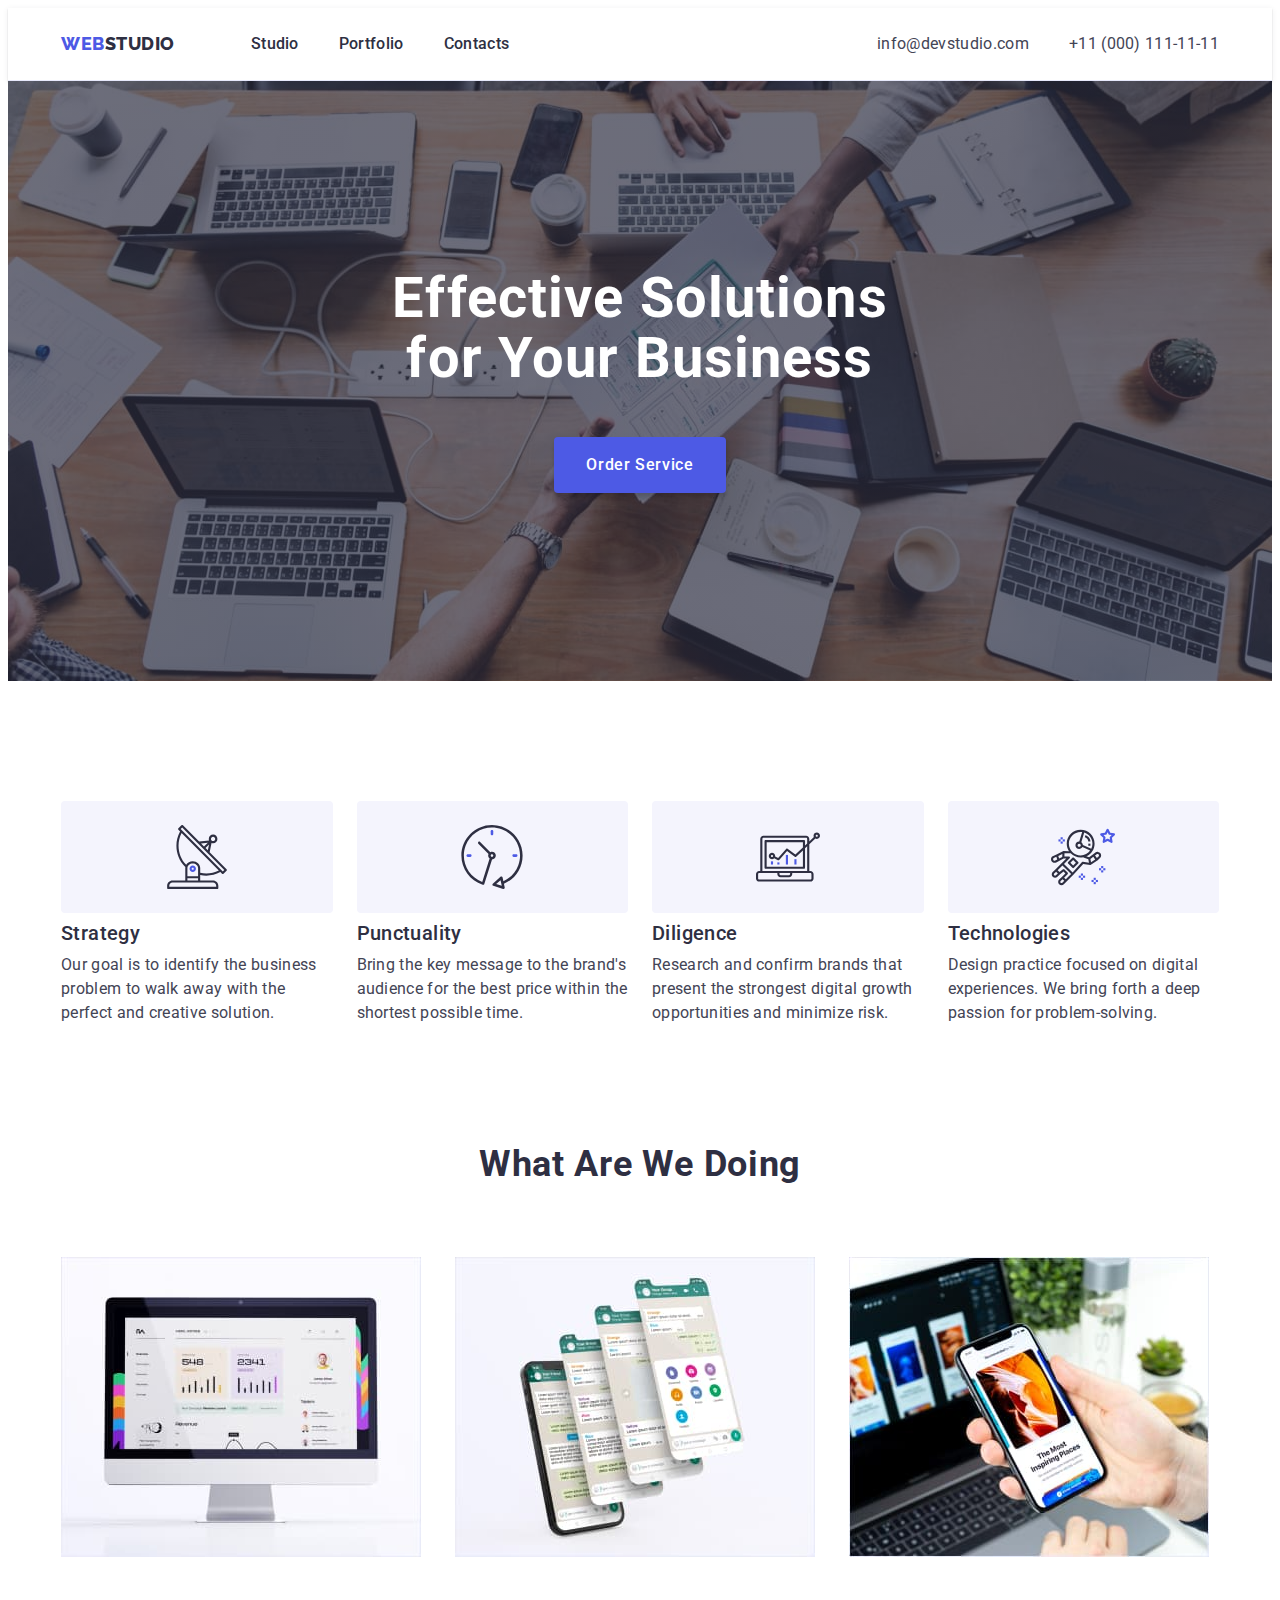
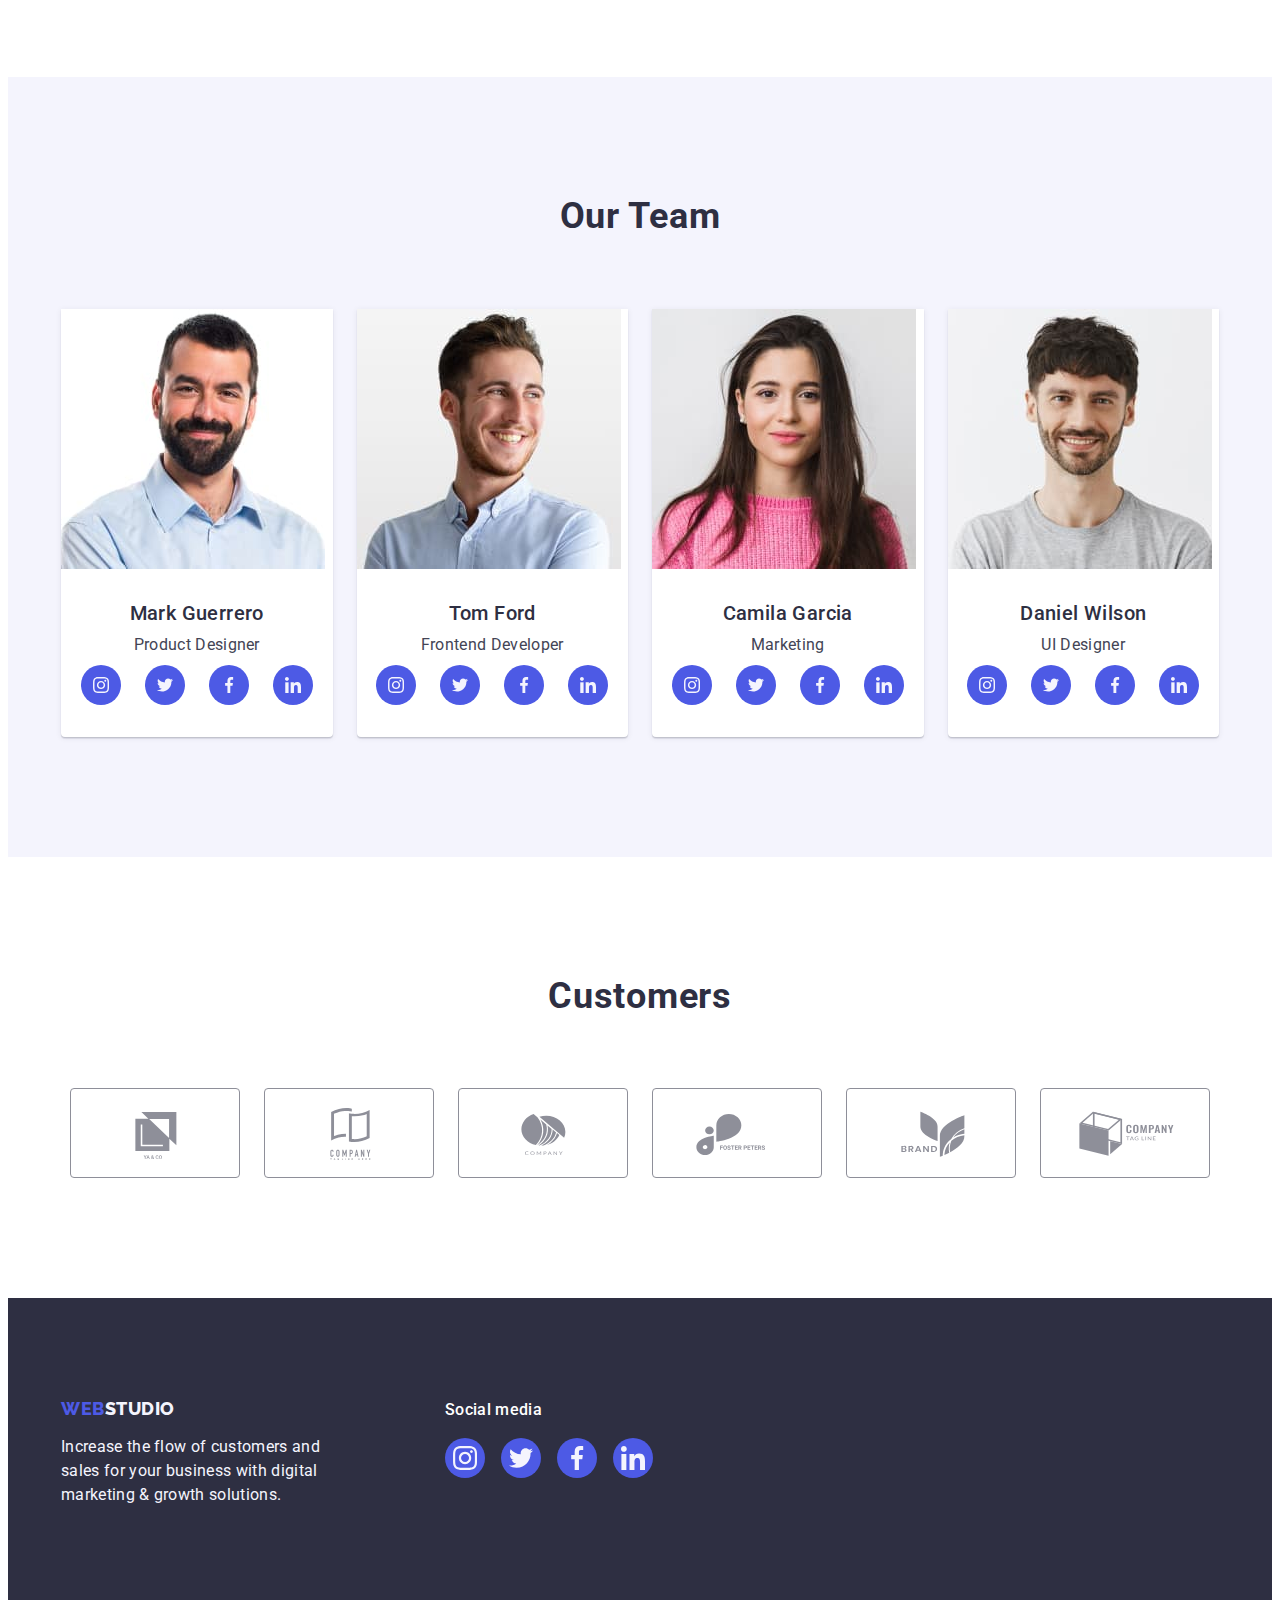
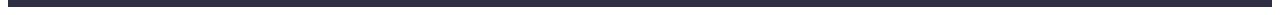
==== index.html @ 1d222bdd "Initial commit" ====
<!DOCTYPE html>
<html lang="en">
  <head>
    <meta charset="UTF-8" />
    <meta http-equiv="X-UA-Compatible" content="IE=edge" />
    <meta name="viewport" content="width=device-width, initial-scale=1.0" />
    <link rel="preconnect" href="https://fonts.googleapis.com" />
    <link rel="preconnect" href="https://fonts.gstatic.com" crossorigin />
    <link
      href="https://fonts.googleapis.com/css2?family=Raleway:wght@800&family=Roboto:wght@400;500;700;900&display=swap"
      rel="stylesheet"
    />
    <link
      rel="stylesheet"
      href="https://cdnjs.cloudflare.com/ajax/libs/modern-normalize/1.1.0/modern-normalize.min.css"
      integrity="sha512-wpPYUAdjBVSE4KJnH1VR1HeZfpl1ub8YT/NKx4PuQ5NmX2tKuGu6U/JRp5y+Y8XG2tV+wKQpNHVUX03MfMFn9Q=="
      crossorigin="anonymous"
      referrerpolicy="no-referrer"
    />
    <link rel="stylesheet" href="./css/styles.css" />
    <title>webstudio</title>
  </head>
  <body class="body">
    <!-- header -->

    <header class="header">
      <div class="container header-container">
        <nav class="navigation">
          <a class="logo link" href="./index.html"
            >Web<span class="studio">Studio</span></a
          >
          <ul class="list list-navigation">
            <li class="item-nav">
              <a class="link link-nav" href="./index.html">Studio</a>
            </li>
            <li class="item-nav">
              <a class="link link-nav" href="./portfolio.html">Portfolio</a>
            </li>
            <li class="item-nav">
              <a class="link link-nav" href="">Contacts</a>
            </li>
          </ul>
        </nav>
        <address class="address">
          <ul class="list list-contact">
            <li class="item-contact">
              <a class="link link-contact" href="mailto:info@devstudio.com"
                >info@devstudio.com</a
              >
            </li>
            <li class="item-contact">
              <a class="link link-contact" href="tel:+110001111111"
                >+11 (000) 111-11-11</a
              >
            </li>
          </ul>
        </address>
      </div>
    </header>

    <main>
      <!-- hero -->
      <section class="hero">
        <div class="container hero-container">
          <h1 class="hero-title">Effective Solutions for Your Business</h1>
          <button class="hero-button" type="button">Order Service</button>
        </div>
      </section>

      <!-- advantages -->
      <section class="advantages">
        <div class="container container-advantages">
          <h2 hidden class="title-hidden">Advantages</h2>
          <ul class="list list-advantages">
            <li class="list-item item-advantages">
              <div class="icon-container">
                <svg class="icon-advatages" width="64" height="64">
                  <use href="./images/icons.svg#antenna"></use>
                </svg>
              </div>
              <h3 class="subtitle">Strategy</h3>
              <p class="text">
                Our goal is to identify the business problem to walk away with
                the perfect and creative solution.
              </p>
            </li>
            <li class="list-item item-advantages">
                <div class="icon-container">
                  <svg class="icon-advatages" 
                       width="64" height="64">
                    <use href="./images/icons.svg#clock" ></use>
                  </svg>
                </div>
              <h3 class="subtitle">Punctuality</h3>
              <p class="text">
                Bring the key message to the brand's audience for the best price
                within the shortest possible time.
              </p>
            </li>
            <li class="list-item item-advantages">
                <div class="icon-container">
                  <svg class="icon-advatages"
                       width="64" height="64">
                    <use href="./images/icons.svg#diagram" ></use>
                  </svg>
                </div>
              <h3 class="subtitle">Diligence</h3>
              <p class="text">
                Research and confirm brands that present the strongest digital
                growth opportunities and minimize risk.
              </p>
            </li>
            <li class="list-item item-advantages">
                <div class="icon-container">
                  <svg class="icon-advatages" 
                       width="64" height="64">
                    <use href="./images/icons.svg#astronaut"></use>
                  </svg>
                </div>
              <h3 class="subtitle">Technologies</h3>
              <p class="text">
                Design practice focused on digital experiences. We bring forth a
                deep passion for problem-solving.
              </p>
            </li>
          </ul>
        </div>
      </section>

      <!-- activity -->
      <section class="activity">
        <div class="container activity-container">
          <h2 class="section-title">What are we doing</h2>
          <ul class="list activity-list">
            <li class="item-activity">
              <img src="./images/comp.jpg" alt="picture" width="360" />
            </li>
            <li class="item-activity">
              <img src="./images/phones.jpg" alt="picture" width="360" />
            </li>
            <li class="item-activity">
              <img src="./images/telephone.jpg" alt="picture" width="360" />
            </li>
          </ul>
        </div>
      </section>

      <!-- about team -->
      <section class="section-team">
        <div class="container">
          <h2 class="section-title">Our Team</h2>
          <ul class="list list-team">
            <li class="list-team-item">
              <img src="./images/mark1.jpg" alt="photo" width="264" />
              <div class="team-members">
                <h3 class="subtitle">Mark Guerrero</h3>
                <p class="text">Product Designer</p>
                <ul class="list social-list">
                  <li class="social-list-item">
                    <a class="social-link" href="">
                      <svg class="icon-social-link" width="16" height="16">
                        <use class="icon-social-link" href="./images/icons.svg#instagram"></use>
                      </svg>
                    </a>
                  </li>
                  <li class="social-list-item">
                    <a class="social-link" href="">
                      <svg class="icon-social-link"
                       width="16" height="16">
                        <use href="./images/icons.svg#twitter"></use>
                      </svg>
                    </a>
                  </li>
                  <li class="social-list-item">
                    <a class="social-link" href="">
                      <svg class="icon-social-link"
                       width="16" height="16">
                        <use href="./images/icons.svg#facebook"></use>
                      </svg>
                    </a>
                  </li>
                  <li class="social-list-item">
                    <a class="social-link" href="">
                      <svg class="icon-social-link"
                       width="16" height="16">
                        <use href="./images/icons.svg#linkedin"></use>
                      </svg>
                    </a>
                  </li>
                </ul>
              </div>
            </li>
            <li class="list-team-item">
              <img src="./images/tom1.jpg" alt="photo" width="264" />
              <div class="team-members">
                <h3 class="subtitle">Tom Ford</h3>
                <p class="text">Frontend Developer</p>
                <ul class="list social-list">
                  <li class="social-list-item">
                    <a class="social-link" href="">
                      <svg class="icon-social-link"
                            width="16" height="16">
                        <use class="icon-social-link" href="./images/icons.svg#instagram"
                        ></use>
                      </svg>
                    </a>
                  </li>
                  <li class="social-list-item">
                    <a class="social-link" href="">
                      <svg class="icon-social-link"
                           width="16"  height="16">
                        <use  href="./images/icons.svg#twitter"></use>
                      </svg>
                    </a>
                  </li>
                  <li class="social-list-item" >
                    <a class="social-link" href="">
                      <svg class="icon-social-link"
                           width="16" height="16">
                        <use  href="./images/icons.svg#facebook"></use>
                      </svg>
                    </a>
                  </li>
                  <li class="social-list-item">
                    <a class="social-link" href="">
                      <svg class="icon-social-link"
                           width="16"  height="16">
                        <use  href="./images/icons.svg#linkedin"
                        ></use>
                      </svg>
                    </a>
                  </li>
                </ul>
              </div>
            </li>
            <li class="list-team-item">
              <img src="./images/camila1.jpg" alt="photo" width="264" />
              <div class="team-members">
                <h3 class="subtitle">Camila Garcia</h3>
                <p class="text">Marketing</p>
                <ul class="list social-list">
                  <li class="social-list-item">
                    <a class="social-link" href="">
                      <svg class="icon-social-link"
                       width="16" height="16">
                        <use class="icon-social-link" href="./images/icons.svg#instagram"></use>
                      </svg>
                    </a>
                  </li>
                  <li class="social-list-item">
                    <a class="social-link" href="">
                      <svg class="icon-social-link"
                       width="16" height="16">
                        <use href="./images/icons.svg#twitter"></use>
                      </svg>
                    </a>
                  </li>
                  <li class="social-list-item">
                    <a class="social-link" href="">
                      <svg class="icon-social-link"
                       width="16" height="16">
                        <use href="./images/icons.svg#facebook"></use>
                      </svg>
                    </a>
                  </li>
                  <li class="social-list-item">
                    <a class="social-link" href="">
                      <svg class="icon-social-link"
                       width="16" height="16">
                        <use href="./images/icons.svg#linkedin"></use>
                      </svg>
                    </a>
                  </li>
                </ul>
              </div>
            </li>
            <li class="list-team-item">
              <img src="./images/daniel1.jpg" alt="photo" width="264" />
              <div class="team-members">
                <h3 class="subtitle">Daniel Wilson</h3>
                <p class="text">UI Designer</p>
                <ul class="list social-list">
                  <li class="social-list-item">
                    <a class="social-link" href="">
                      <svg class="icon-social-link"
                       width="16" height="16">
                        <use class="icon-social-link" href="./images/icons.svg#instagram"></use>
                      </svg>
                    </a>
                  </li>
                  <li class="social-list-item">
                    <a class="social-link" href="">
                      <svg class="icon-social-link"
                       width="16" height="16">
                        <use href="./images/icons.svg#twitter"></use>
                      </svg>
                    </a>
                  </li>
                  <li class="social-list-item">
                    <a class="social-link" href="">
                      <svg class="icon-social-link"
                       width="16" height="16">
                        <use href="./images/icons.svg#facebook"></use>
                      </svg>
                    </a>
                  </li>
                  <li class="social-list-item">
                    <a class="social-link" href="">
                      <svg class="icon-social-link"
                       width="16" height="16">
                        <use href="./images/icons.svg#linkedin"></use>
                      </svg>
                    </a>
                  </li>
                </ul>
              </div>
            </li>
          </ul>
        </div>
      </section>
      <!-- customers -->
      <section class=" section-customers"> 
        <div class="container">
          <h2 class="section-title customers">Customers</h2>
          <ul class="list list-customers">
            <li class="item-list-customers">
              <a class="link-customers" href="">
                <svg class="icon-customers"
                  width="104" height="56">
                  <use href="./images/icons.svg#Logo"></use>
                </svg>
              </a>
            </li>
            <li class="item-list-customers">
              <a class="link-customers" href="">
                <svg class="icon-customers"
                 width="104" height="56">
                  <use href="./images/icons.svg#Logo-1"></use>
                </svg>
              </a>
            </li>
            <li class="item-list-customers">
              <a class="link-customers" href="">
                <svg class="icon-customers"
                 width="104" height="56">
                  <use href="./images/icons.svg#Logo-2"></use>
                </svg>
              </a>
            </li>
            <li class="item-list-customers">
              <a class="link-customers" href="">
                <svg class="icon-customers"
                 width="104" height="56">
                  <use href="./images/icons.svg#Logo-3"></use>
                </svg>
              </a>
            </li>
            <li class="item-list-customers">
              <a class="link-customers" href="">
                <svg class="icon-customers"
                 width="104" height="56">
                  <use href="./images/icons.svg#Logo-4"></use>
                </svg>
              </a>
            </li>
            <li class="item-list-customers">
              <a class="link-customers" href="">
                <svg class="icon-customers"
                 width="104" height="56">
                  <use href="./images/icons.svg#Logo-5"></use>
                </svg>
              </a>
            </li>
          </ul>
        </div>
      </section>
    </main>
<!-- ===footer====== -->
    <footer class="footer">
      <div class="container container-footer">
        <div class="logo-footer">
          <a class="logo link logo-link" href="./index.html">Web<span class="studio-footer">Studio</span>
        </a>
        <p class="text-footer">
          Increase the flow of customers and sales for your business with
          digital marketing & growth solutions.
        </p></div>
       <div class="social-media">
        <p class="subtitle-footer">Social media</p>
        <ul class="list footer-social-list">
          <li class="item-footer-social-list">
            <a class="link-footer-social-list" href="">
              <svg class="icon-footer-social-list"
               width="24" height="24">
                <use href="./images/icons.svg#instagram"></use>
              </svg>
            </a>
          </li>
          <li class="item-footer-social-list">
            <a class="link-footer-social-list" href="">
              <svg class="icon-footer-social-list"
               width="24" height="24">
                <use href="./images/icons.svg#twitter"></use>
              </svg>
            </a>
          </li>
          <li class="item-footer-social-list">
            <a class="link-footer-social-list" href="">
              <svg class="icon-footer-social-list"
               width="24" height="24">
                <use href="./images/icons.svg#facebook"></use>
              </svg>
            </a>
          </li>
          <li class="item-footer-social-list">
            <a class="link-footer-social-list" href="">
              <svg class="icon-footer-social-list"
               width="24" height="24">
                <use href="./images/icons.svg#linkedin"></use>
              </svg>
            </a>
          </li>
        </ul>
       </div>
      </div>
    </footer>
  </body>
</html>
---- css/styles.css ----
.body {
  font-family: "Roboto", sans-serif;
  background-color: var(--primary-background);
  color: var(--primary-color);
}
:root {
  --primary-color: #434455;
  --primary-background: #ffffff;
  --secondary-color: #2e2f42;
  --hover-focus: #404bbf;
  --button-color: #4d5ae5;
  --secondary-background: #f4f4fd;
  --border-color: #e7e9fc;
  --iris: #405aef;
  --icon-color:#8e8f99;
  --secondary-hover-focus: #31d0aa;
}
/* =====style none===== */
.list {
  list-style: none;
}
.link {
  text-decoration: none;
}
ul {
  margin: 0;
  padding: 0;
  padding-left: 0;
}
h1,
h2,
h3,
h4,
p {
  margin: 0;
  padding: 0;
}
img {
  display: block;
}
/* ===container=== */
.container {
  width: 1158px;
  padding: 0 15px;
  margin-left: auto;
  margin-right: auto;
}
/*===== header===== */
.header {
  border-bottom: 1px solid var(--border-color);
  box-shadow:
      0px 1px 6px 0px #2E2F4214,
      0px 1px 1px 0px #2E2F4229,
      0px 2px 1px 0px #2E2F4214;
}

.logo {
  font-family: "Raleway", sans-serif;
  font-weight: 800;
  font-size: 18px;
  line-height: 1.17;
  letter-spacing: 0.03em;
  text-transform: uppercase;
  color: var(--button-color);
}
.logo .studio {
  color: var(--secondary-color);
}
.link-nav {
  font-weight: 500;
  font-size: 16px;
  line-height: 1.5;
  letter-spacing: 0.02em;
  color: var(--secondary-color);
  display: block;
  padding-top: 24px;
  padding-bottom: 24px;
}
.link-nav:hover,
.link-nav:focus {
  color: var(--hover-focus);
}
.address {
  font-style: normal;
}
.link-contact {
  font-style: normal;
  font-size: 16px;
  line-height: 1.5;
  letter-spacing: 0.02em;
  color: var(--primary-color);
}
.link-contact:focus,
.link-contact:hover {
  color: var(--hover-focus);
}
.logo {
  margin-right: 76px;
}
.list-navigation {
  display: flex;
  gap: 40px;
}

.list-contact {
  display: flex;
  gap: 40px;
}
.navigation {
  display: flex;
  align-items: center;
}
.header-container {
  display: flex;
  align-items: center;
  border-bottom: var(--border-color) 1px;
}
.address {
  margin-left: auto;
}
/*==== hero==== */
.hero { max-width: 1440px;
  background-image:linear-gradient(rgba(46, 47, 66, 0.7), rgba(46, 47, 66, 0.7)),
  url(../images/people-office.jpg); 
  background-repeat: no-repeat;
  background-position: center;
  background-size: cover;
  background-color: var(--secondary-color);
  padding-top: 188px;
  padding-bottom: 188px;
  margin-right: auto;
  margin-left: auto;
}
.hero-title {
  font-weight: 700;
  font-size: 56px;
  line-height: 1.07;
  text-align: center;
  letter-spacing: 0.02em;
  color: var(--primary-background);

  max-width: 496px;
  text-align: center;
  margin-left: auto;
  margin-right: auto;
  margin-bottom: 48px;
}
.hero-container {
  margin-left: auto;
  margin-right: auto;
  text-align: center;
}
.hero-button {
  font-family: "Roboto", sans-serif;
  font-weight: 500;
  font-size: 16px;
  line-height: 1.5;
  letter-spacing: 0.04em;
  background: var(--button-color);
  color: var(--primary-background);
  cursor: pointer;
  min-width: 169px;
  display: block;
  margin-left: auto;
  margin-right: auto;
  padding: 16px 32px;
  box-shadow: 0px 4px 4px rgba(0, 0, 0, 0.15);
  border-radius: 4px;
  border: none;
}
.hero-button:hover,
.hero-button:focus {
  background: var(--hover-focus);
}

/*====section advantages==== */
.section-title {
  font-weight: 700;
  font-size: 36px;
  line-height: 1.11;
  text-align: center;
  letter-spacing: 0.02em;
  text-transform: capitalize;
  color: var(--secondary-color);
  margin-left: auto;
  margin-right: auto;
  margin-bottom: 72px;
}
.subtitle {
  font-weight: 500;
  font-size: 20px;
  line-height: 1.2;
  letter-spacing: 0.02em;
  color: var(--secondary-color);
}
.text {
  line-height: 1.5;
  letter-spacing: 0.02em;
}
.item-advantages {
  width: 264px;
  flex-basis: calc((100% - 3 * 24px) / 4);
}
.list-advantages {
  display: flex;
  gap: 24px;
}
.subtitle {
  margin-bottom: 8px;
}
.advantages {
  padding-top: 120px;
  padding-bottom: 120px;
}
.icon-container{ 
height: 112px;
border-radius: 4px;
background-color: var(--secondary-background); 
display:flex;
justify-content: center;
align-items: center;
margin-bottom: 8px;
}

/* ====sectoin activity==== */
.list-item {
  background-color: var(--primary-background);
}
.activity-list {
  display: flex;
  gap: 24px;
}
.item-activity {
  flex-basis: calc((100% - 2 * 24px) / 3);
}
.activity {
  padding-bottom: 120px;
}
/* ====section about team===== */
.section-team {
  background-color: var(--secondary-background);
  padding-bottom: 120px;
  padding-top: 120px;
}
.list-team-item {
  background-color: var(--primary-background);
  border-radius: 0px 0px 4px 4px;
  box-shadow:0px 1px 6px rgba(46, 47, 66, 0.08),
    0px 1px 1px rgba(46, 47, 66, 0.16),
    0px 2px 1px rgba(46, 47, 66, 0.08);;
}
.list-team {
  display: flex;
  flex-wrap: wrap;
  gap: 24px;
}
.list-team-item {
  flex-basis: calc((100% - 3 * 24px) / 4);
}
.team-members {
  padding: 32px 0;
  text-align: center;
}
.social-list{margin-top: 8px;}
.social-list{
display: flex;
justify-content: center;
align-items: center;
gap: 24px;
}
.icon-social-link{fill: var(--secondary-background);
}
.social-link{
width: 40px;
height: 40px;
display: flex;
justify-content: center;
align-items: center;
border-radius: 50%;
background-color: var(--button-color);
}
.social-link:hover,
.social-link:focus{
  background-color: var(--hover-focus);
}
/* ===customers=== */

.customers{
  line-height: 1.1
}
.section-customers{
padding-top: 120px;
padding-bottom: 120px;
margin-left: auto;
margin-right: auto;}
.link-customers{
width: 168px;
height: 88px;
display: flex;
justify-content: center;
align-items: center;
border: 1px solid var(--icon-color);
color: var(--icon-color);
border-radius: 4px;
}
.list-customers{
margin-top: 72px;
display: flex;
justify-content: center;
align-items: center;
gap: 24px;
}
.icon-customers{
  fill:currentColor;
}
.link-customers:hover,
.link-customers:focus{
color: var(--hover-focus);
}
.link-customers:hover,
.link-customers:focus{
border-color: var(--hover-focus);}
/* footer */
.studio-footer {
  color: var(--secondary-background);
}
.text-footer {
  font-weight: 400;
  font-size: 16px;
  line-height: 1.5;
  letter-spacing: 0.02em;
  color: var(--secondary-background);
}
.footer {
  background: var(--secondary-color);
  padding-top: 100px;
  padding-bottom: 100px;
}
.logo-link {
  display: inline-block;
  margin-bottom: 16px;
}
.text-footer {
  width: 264px;
}
.subtitle-footer{
  font-weight: 500;
  font-size: 16px;
  line-height: 1.5;
  letter-spacing: 0.02em;
  color: var(--primary-background);
  margin-bottom: 16px;
}
.container-footer{
  display: flex;
  align-items: baseline;
}
.logo-footer {
  margin-right: 120px;
}
.footer-social-list{
  display: flex;
  align-items: center;
  gap: 16px;
}
.link-footer-social-list{
  width: 40px;
  height: 40px;
  display: flex;
  justify-content: center;
  align-items: center;
  border-radius: 50%;
  background-color: var(--button-color);
}
.icon-footer-social-list{
  fill: var(--secondary-background)
}
.link-footer-social-list:hover,
.link-footer-social-list:focus
{background-color: var(--secondary-hover-focus);
}
/* ====portfolio==== */
.button-portfolio {
  font-family: "Roboto", sans-serif;
  background: var(--secondary-background);
  font-weight: 500;
  font-size: 16px;
  line-height: 1.5;
  letter-spacing: 0.04em;
  color: var(--button-color);
  cursor: pointer;
  border: 1px solid var(--border-color);
  border-radius: 4px;
  padding: 12px 24px;
}
.button-portfolio:hover,
.button-portfolio:focus {
  background: var(--hover-focus);
  color: var(--primary-background);
  border: 1px solid transparent;
  box-shadow: 0px 2px 2px 0px #0000001F,
   0px 2px 1px 0px #00000014, 0px 3px 1px 0px #0000001A;
}
.list-button {
  display: flex;
  gap: 24px;
  justify-content: center;
  margin-bottom: 72px;
}
.text-portfolio {
  color: var(--primary-color);
}
.list-portfolio {
  display: flex;
  flex-wrap: wrap;
  column-gap: 24px;
  row-gap: 48px;
}
.item-list-portfolio {
  width: calc((100% - 48px) / 3);
}
.portfolio {
  padding-bottom: 120px;
  padding-top: 96px;
}
.category {
  padding: 32px 16px;
  border: 1px solid var(--border-color);
  border-top: none;
}
.link-portfolio{
  display: block;
}
.link-portfolio:hover,
.link-portfolio:focus{
  box-shadow: 0px 1px 6px rgba(46, 47, 66, 0.08),
  0px 1px 1px rgba(46, 47, 66, 0.16),
  0px 2px 1px rgba(46, 47, 66, 0.08)}
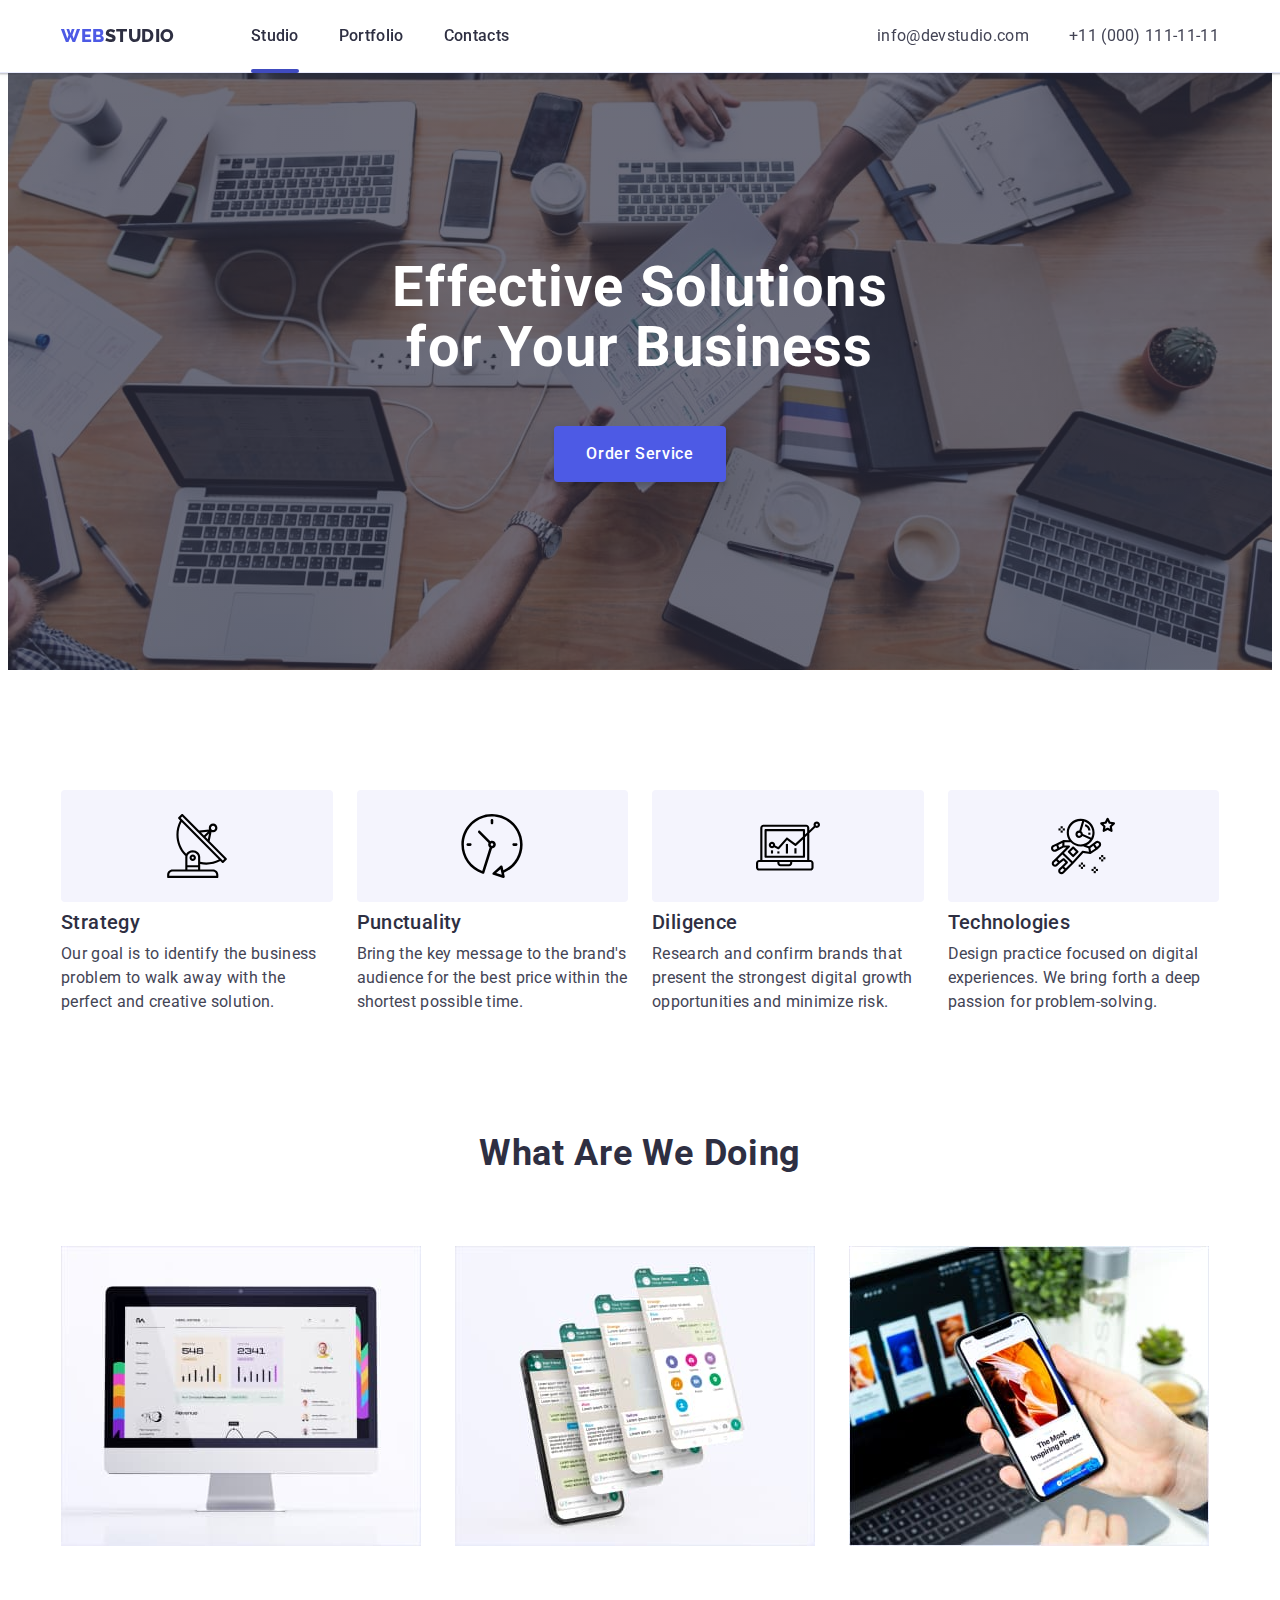
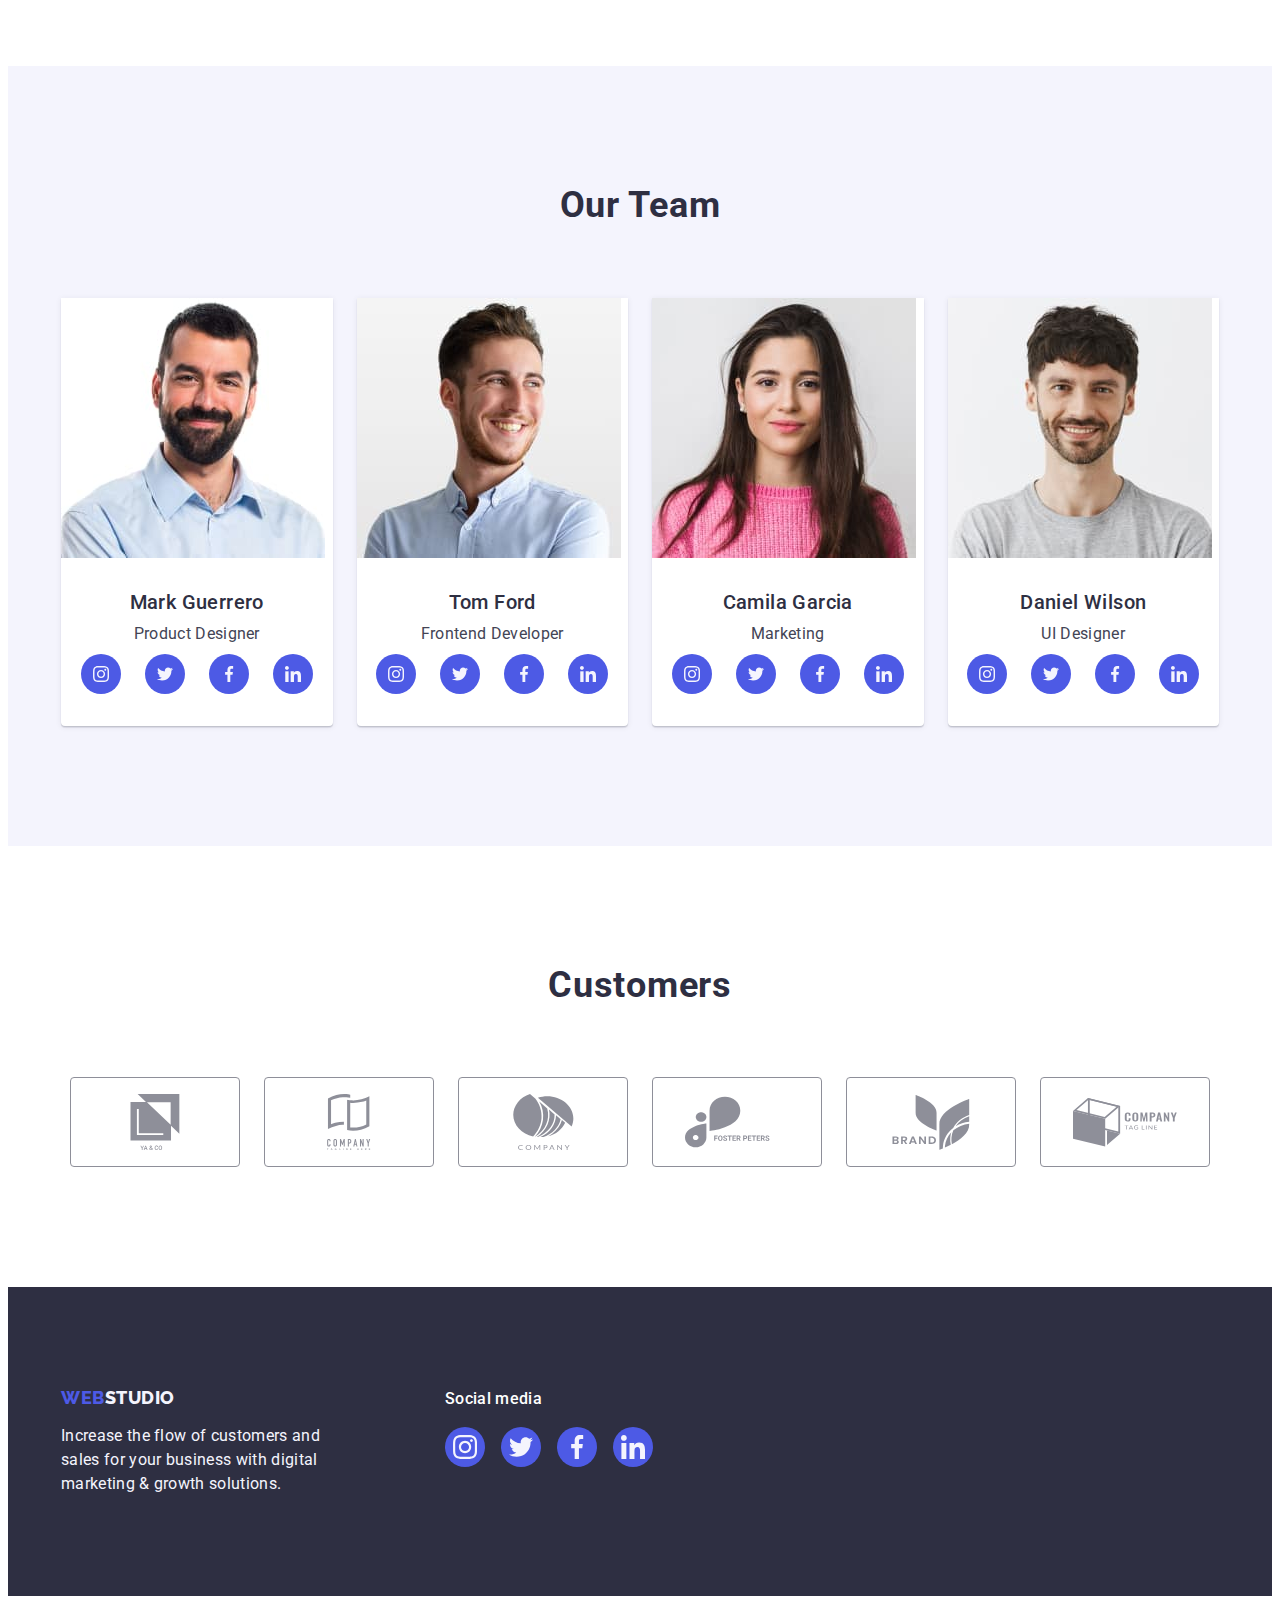
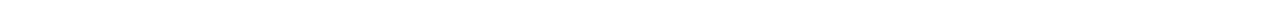
==== commit ffe8e972: "home work" ====
--- a/index.html
+++ b/index.html
@@ -30,8 +30,8 @@
             >Web<span class="studio">Studio</span></a
           >
           <ul class="list list-navigation">
-            <li class="item-nav">
-              <a class="link link-nav" href="./index.html">Studio</a>
+            <li class="item-nav contact-nav-item">
+              <a class="link link-nav active-nav" href="./index.html">Studio</a>
             </li>
             <li class="item-nav">
               <a class="link link-nav" href="./portfolio.html">Portfolio</a>
@@ -63,7 +63,9 @@
       <section class="hero">
         <div class="container hero-container">
           <h1 class="hero-title">Effective Solutions for Your Business</h1>
-          <button class="hero-button" type="button">Order Service</button>
+          <button class="hero-button" type="button" data-modal-open>
+            Order Service
+          </button>
         </div>
       </section>
 
@@ -75,7 +77,7 @@
             <li class="list-item item-advantages">
               <div class="icon-container">
                 <svg class="icon-advatages" width="64" height="64">
-                  <use href="./images/icons.svg#antenna"></use>
+                  <use href="./images/icons.svg#icon-antenna"></use>
                 </svg>
               </div>
               <h3 class="subtitle">Strategy</h3>
@@ -85,12 +87,11 @@
               </p>
             </li>
             <li class="list-item item-advantages">
-                <div class="icon-container">
-                  <svg class="icon-advatages" 
-                       width="64" height="64">
-                    <use href="./images/icons.svg#clock" ></use>
-                  </svg>
-                </div>
+              <div class="icon-container">
+                <svg class="icon-advatages" width="64" height="64">
+                  <use href="./images/icons.svg#icon-clock"></use>
+                </svg>
+              </div>
               <h3 class="subtitle">Punctuality</h3>
               <p class="text">
                 Bring the key message to the brand's audience for the best price
@@ -98,12 +99,11 @@
               </p>
             </li>
             <li class="list-item item-advantages">
-                <div class="icon-container">
-                  <svg class="icon-advatages"
-                       width="64" height="64">
-                    <use href="./images/icons.svg#diagram" ></use>
-                  </svg>
-                </div>
+              <div class="icon-container">
+                <svg class="icon-advatages" width="64" height="64">
+                  <use href="./images/icons.svg#icon-diagram"></use>
+                </svg>
+              </div>
               <h3 class="subtitle">Diligence</h3>
               <p class="text">
                 Research and confirm brands that present the strongest digital
@@ -111,12 +111,11 @@
               </p>
             </li>
             <li class="list-item item-advantages">
-                <div class="icon-container">
-                  <svg class="icon-advatages" 
-                       width="64" height="64">
-                    <use href="./images/icons.svg#astronaut"></use>
-                  </svg>
-                </div>
+              <div class="icon-container">
+                <svg class="icon-advatages" width="64" height="64">
+                  <use href="./images/icons.svg#icon-astronaut"></use>
+                </svg>
+              </div>
               <h3 class="subtitle">Technologies</h3>
               <p class="text">
                 Design practice focused on digital experiences. We bring forth a
@@ -159,31 +158,31 @@
                   <li class="social-list-item">
                     <a class="social-link" href="">
                       <svg class="icon-social-link" width="16" height="16">
-                        <use class="icon-social-link" href="./images/icons.svg#instagram"></use>
-                      </svg>
-                    </a>
-                  </li>
-                  <li class="social-list-item">
-                    <a class="social-link" href="">
-                      <svg class="icon-social-link"
-                       width="16" height="16">
-                        <use href="./images/icons.svg#twitter"></use>
-                      </svg>
-                    </a>
-                  </li>
-                  <li class="social-list-item">
-                    <a class="social-link" href="">
-                      <svg class="icon-social-link"
-                       width="16" height="16">
-                        <use href="./images/icons.svg#facebook"></use>
-                      </svg>
-                    </a>
-                  </li>
-                  <li class="social-list-item">
-                    <a class="social-link" href="">
-                      <svg class="icon-social-link"
-                       width="16" height="16">
-                        <use href="./images/icons.svg#linkedin"></use>
+                        <use
+                          class="icon-social-link"
+                          href="./images/icons.svg#icon-instagram"
+                        ></use>
+                      </svg>
+                    </a>
+                  </li>
+                  <li class="social-list-item">
+                    <a class="social-link" href="">
+                      <svg class="icon-social-link" width="16" height="16">
+                        <use href="./images/icons.svg#icon-twitter"></use>
+                      </svg>
+                    </a>
+                  </li>
+                  <li class="social-list-item">
+                    <a class="social-link" href="">
+                      <svg class="icon-social-link" width="16" height="16">
+                        <use href="./images/icons.svg#icon-facebook"></use>
+                      </svg>
+                    </a>
+                  </li>
+                  <li class="social-list-item">
+                    <a class="social-link" href="">
+                      <svg class="icon-social-link" width="16" height="16">
+                        <use href="./images/icons.svg#icon-linkedin"></use>
                       </svg>
                     </a>
                   </li>
@@ -198,35 +197,32 @@
                 <ul class="list social-list">
                   <li class="social-list-item">
                     <a class="social-link" href="">
-                      <svg class="icon-social-link"
-                            width="16" height="16">
-                        <use class="icon-social-link" href="./images/icons.svg#instagram"
+                      <svg class="icon-social-link" width="16" height="16">
+                        <use
+                          class="icon-social-link"
+                          href="./images/icons.svg#icon-instagram"
                         ></use>
                       </svg>
                     </a>
                   </li>
                   <li class="social-list-item">
                     <a class="social-link" href="">
-                      <svg class="icon-social-link"
-                           width="16"  height="16">
-                        <use  href="./images/icons.svg#twitter"></use>
-                      </svg>
-                    </a>
-                  </li>
-                  <li class="social-list-item" >
-                    <a class="social-link" href="">
-                      <svg class="icon-social-link"
-                           width="16" height="16">
-                        <use  href="./images/icons.svg#facebook"></use>
-                      </svg>
-                    </a>
-                  </li>
-                  <li class="social-list-item">
-                    <a class="social-link" href="">
-                      <svg class="icon-social-link"
-                           width="16"  height="16">
-                        <use  href="./images/icons.svg#linkedin"
-                        ></use>
+                      <svg class="icon-social-link" width="16" height="16">
+                        <use href="./images/icons.svg#icon-twitter"></use>
+                      </svg>
+                    </a>
+                  </li>
+                  <li class="social-list-item">
+                    <a class="social-link" href="">
+                      <svg class="icon-social-link" width="16" height="16">
+                        <use href="./images/icons.svg#icon-facebook"></use>
+                      </svg>
+                    </a>
+                  </li>
+                  <li class="social-list-item">
+                    <a class="social-link" href="">
+                      <svg class="icon-social-link" width="16" height="16">
+                        <use href="./images/icons.svg#icon-linkedin"></use>
                       </svg>
                     </a>
                   </li>
@@ -241,33 +237,32 @@
                 <ul class="list social-list">
                   <li class="social-list-item">
                     <a class="social-link" href="">
-                      <svg class="icon-social-link"
-                       width="16" height="16">
-                        <use class="icon-social-link" href="./images/icons.svg#instagram"></use>
-                      </svg>
-                    </a>
-                  </li>
-                  <li class="social-list-item">
-                    <a class="social-link" href="">
-                      <svg class="icon-social-link"
-                       width="16" height="16">
-                        <use href="./images/icons.svg#twitter"></use>
-                      </svg>
-                    </a>
-                  </li>
-                  <li class="social-list-item">
-                    <a class="social-link" href="">
-                      <svg class="icon-social-link"
-                       width="16" height="16">
-                        <use href="./images/icons.svg#facebook"></use>
-                      </svg>
-                    </a>
-                  </li>
-                  <li class="social-list-item">
-                    <a class="social-link" href="">
-                      <svg class="icon-social-link"
-                       width="16" height="16">
-                        <use href="./images/icons.svg#linkedin"></use>
+                      <svg class="icon-social-link" width="16" height="16">
+                        <use
+                          class="icon-social-link"
+                          href="./images/icons.svg#icon-instagram"
+                        ></use>
+                      </svg>
+                    </a>
+                  </li>
+                  <li class="social-list-item">
+                    <a class="social-link" href="">
+                      <svg class="icon-social-link" width="16" height="16">
+                        <use href="./images/icons.svg#icon-twitter"></use>
+                      </svg>
+                    </a>
+                  </li>
+                  <li class="social-list-item">
+                    <a class="social-link" href="">
+                      <svg class="icon-social-link" width="16" height="16">
+                        <use href="./images/icons.svg#icon-facebook"></use>
+                      </svg>
+                    </a>
+                  </li>
+                  <li class="social-list-item">
+                    <a class="social-link" href="">
+                      <svg class="icon-social-link" width="16" height="16">
+                        <use href="./images/icons.svg#icon-linkedin"></use>
                       </svg>
                     </a>
                   </li>
@@ -282,33 +277,32 @@
                 <ul class="list social-list">
                   <li class="social-list-item">
                     <a class="social-link" href="">
-                      <svg class="icon-social-link"
-                       width="16" height="16">
-                        <use class="icon-social-link" href="./images/icons.svg#instagram"></use>
-                      </svg>
-                    </a>
-                  </li>
-                  <li class="social-list-item">
-                    <a class="social-link" href="">
-                      <svg class="icon-social-link"
-                       width="16" height="16">
-                        <use href="./images/icons.svg#twitter"></use>
-                      </svg>
-                    </a>
-                  </li>
-                  <li class="social-list-item">
-                    <a class="social-link" href="">
-                      <svg class="icon-social-link"
-                       width="16" height="16">
-                        <use href="./images/icons.svg#facebook"></use>
-                      </svg>
-                    </a>
-                  </li>
-                  <li class="social-list-item">
-                    <a class="social-link" href="">
-                      <svg class="icon-social-link"
-                       width="16" height="16">
-                        <use href="./images/icons.svg#linkedin"></use>
+                      <svg class="icon-social-link" width="16" height="16">
+                        <use
+                          class="icon-social-link"
+                          href="./images/icons.svg#icon-instagram"
+                        ></use>
+                      </svg>
+                    </a>
+                  </li>
+                  <li class="social-list-item">
+                    <a class="social-link" href="">
+                      <svg class="icon-social-link" width="16" height="16">
+                        <use href="./images/icons.svg#icon-twitter"></use>
+                      </svg>
+                    </a>
+                  </li>
+                  <li class="social-list-item">
+                    <a class="social-link" href="">
+                      <svg class="icon-social-link" width="16" height="16">
+                        <use href="./images/icons.svg#icon-facebook"></use>
+                      </svg>
+                    </a>
+                  </li>
+                  <li class="social-list-item">
+                    <a class="social-link" href="">
+                      <svg class="icon-social-link" width="16" height="16">
+                        <use href="./images/icons.svg#icon-linkedin"></use>
                       </svg>
                     </a>
                   </li>
@@ -319,55 +313,49 @@
         </div>
       </section>
       <!-- customers -->
-      <section class=" section-customers"> 
+      <section class="section-customers">
         <div class="container">
           <h2 class="section-title customers">Customers</h2>
           <ul class="list list-customers">
             <li class="item-list-customers">
               <a class="link-customers" href="">
-                <svg class="icon-customers"
-                  width="104" height="56">
-                  <use href="./images/icons.svg#Logo"></use>
-                </svg>
-              </a>
-            </li>
-            <li class="item-list-customers">
-              <a class="link-customers" href="">
-                <svg class="icon-customers"
-                 width="104" height="56">
-                  <use href="./images/icons.svg#Logo-1"></use>
-                </svg>
-              </a>
-            </li>
-            <li class="item-list-customers">
-              <a class="link-customers" href="">
-                <svg class="icon-customers"
-                 width="104" height="56">
-                  <use href="./images/icons.svg#Logo-2"></use>
-                </svg>
-              </a>
-            </li>
-            <li class="item-list-customers">
-              <a class="link-customers" href="">
-                <svg class="icon-customers"
-                 width="104" height="56">
-                  <use href="./images/icons.svg#Logo-3"></use>
-                </svg>
-              </a>
-            </li>
-            <li class="item-list-customers">
-              <a class="link-customers" href="">
-                <svg class="icon-customers"
-                 width="104" height="56">
-                  <use href="./images/icons.svg#Logo-4"></use>
-                </svg>
-              </a>
-            </li>
-            <li class="item-list-customers">
-              <a class="link-customers" href="">
-                <svg class="icon-customers"
-                 width="104" height="56">
-                  <use href="./images/icons.svg#Logo-5"></use>
+                <svg class="icon-customers" width="104" height="56">
+                  <use href="./images/icons.svg#group"></use>
+                </svg>
+              </a>
+            </li>
+            <li class="item-list-customers">
+              <a class="link-customers" href="">
+                <svg class="icon-customers" width="104" height="56">
+                  <use href="./images/icons.svg#group-1"></use>
+                </svg>
+              </a>
+            </li>
+            <li class="item-list-customers">
+              <a class="link-customers" href="">
+                <svg class="icon-customers" width="104" height="56">
+                  <use href="./images/icons.svg#group-2"></use>
+                </svg>
+              </a>
+            </li>
+            <li class="item-list-customers">
+              <a class="link-customers" href="">
+                <svg class="icon-customers" width="104" height="56">
+                  <use href="./images/icons.svg#group-3"></use>
+                </svg>
+              </a>
+            </li>
+            <li class="item-list-customers">
+              <a class="link-customers" href="">
+                <svg class="icon-customers" width="104" height="56">
+                  <use href="./images/icons.svg#group-4"></use>
+                </svg>
+              </a>
+            </li>
+            <li class="item-list-customers">
+              <a class="link-customers" href="">
+                <svg class="icon-customers" width="104" height="56">
+                  <use href="./images/icons.svg#group-5"></use>
                 </svg>
               </a>
             </li>
@@ -375,54 +363,62 @@
         </div>
       </section>
     </main>
-<!-- ===footer====== -->
+    <!-- ===footer====== -->
     <footer class="footer">
       <div class="container container-footer">
         <div class="logo-footer">
-          <a class="logo link logo-link" href="./index.html">Web<span class="studio-footer">Studio</span>
-        </a>
-        <p class="text-footer">
-          Increase the flow of customers and sales for your business with
-          digital marketing & growth solutions.
-        </p></div>
-       <div class="social-media">
-        <p class="subtitle-footer">Social media</p>
-        <ul class="list footer-social-list">
-          <li class="item-footer-social-list">
-            <a class="link-footer-social-list" href="">
-              <svg class="icon-footer-social-list"
-               width="24" height="24">
-                <use href="./images/icons.svg#instagram"></use>
-              </svg>
-            </a>
-          </li>
-          <li class="item-footer-social-list">
-            <a class="link-footer-social-list" href="">
-              <svg class="icon-footer-social-list"
-               width="24" height="24">
-                <use href="./images/icons.svg#twitter"></use>
-              </svg>
-            </a>
-          </li>
-          <li class="item-footer-social-list">
-            <a class="link-footer-social-list" href="">
-              <svg class="icon-footer-social-list"
-               width="24" height="24">
-                <use href="./images/icons.svg#facebook"></use>
-              </svg>
-            </a>
-          </li>
-          <li class="item-footer-social-list">
-            <a class="link-footer-social-list" href="">
-              <svg class="icon-footer-social-list"
-               width="24" height="24">
-                <use href="./images/icons.svg#linkedin"></use>
-              </svg>
-            </a>
-          </li>
-        </ul>
-       </div>
+          <a class="logo link logo-link" href="./index.html"
+            >Web<span class="studio-footer">Studio</span>
+          </a>
+          <p class="text-footer">
+            Increase the flow of customers and sales for your business with
+            digital marketing & growth solutions.
+          </p>
+        </div>
+        <div class="social-media">
+          <p class="subtitle-footer">Social media</p>
+          <ul class="list footer-social-list">
+            <li class="item-footer-social-list">
+              <a class="link-footer-social-list" href="">
+                <svg class="icon-footer-social-list" width="24" height="24">
+                  <use href="./images/icons.svg#icon-instagram"></use>
+                </svg>
+              </a>
+            </li>
+            <li class="item-footer-social-list">
+              <a class="link-footer-social-list" href="">
+                <svg class="icon-footer-social-list" width="24" height="24">
+                  <use href="./images/icons.svg#icon-twitter"></use>
+                </svg>
+              </a>
+            </li>
+            <li class="item-footer-social-list">
+              <a class="link-footer-social-list" href="">
+                <svg class="icon-footer-social-list" width="24" height="24">
+                  <use href="./images/icons.svg#icon-facebook"></use>
+                </svg>
+              </a>
+            </li>
+            <li class="item-footer-social-list">
+              <a class="link-footer-social-list" href="">
+                <svg class="icon-footer-social-list" width="24" height="24">
+                  <use href="./images/icons.svg#icon-linkedin"></use>
+                </svg>
+              </a>
+            </li>
+          </ul>
+        </div>
       </div>
     </footer>
+    <div class="backdrop is-hidden" data-modal>
+      <div class="modal-window">
+        <buttom class="modal-close-btm" data-modal-close>
+          <svg class="modal-icon" width="8" height="8">
+            <use href="./images/icons.svg#vector-modal"></use>
+          </svg>
+        </buttom>
+      </div>
+    </div>
+    <script src="./js/modal.js"></script>
   </body>
 </html>
--- a/css/styles.css
+++ b/css/styles.css
@@ -4,16 +4,18 @@
   color: var(--primary-color);
 }
 :root {
+  --iris: #4D5AE5;
   --primary-color: #434455;
   --primary-background: #ffffff;
   --secondary-color: #2e2f42;
   --hover-focus: #404bbf;
   --button-color: #4d5ae5;
   --secondary-background: #f4f4fd;
+  --background-modal: #FCFCFC;
   --border-color: #e7e9fc;
-  --iris: #405aef;
   --icon-color:#8e8f99;
   --secondary-hover-focus: #31d0aa;
+  --transition: 250ms cubic-bezier(0.4, 0, 0.2, 1);
 }
 /* =====style none===== */
 .list {
@@ -46,12 +48,18 @@
   margin-right: auto;
 }
 /*===== header===== */
-.header {
+.header { 
   border-bottom: 1px solid var(--border-color);
   box-shadow:
-      0px 1px 6px 0px #2E2F4214,
-      0px 1px 1px 0px #2E2F4229,
-      0px 2px 1px 0px #2E2F4214;
+  0px 1px 6px 0px #2E2F4214,
+  0px 1px 1px 0px #2E2F4229,
+  0px 2px 1px 0px #2E2F4214;
+  position: fixed;
+  top: 0;
+  left: 0;  
+  width: 100%;
+  z-index: 90;
+  background-color: var(--primary-background); 
 }
 
 .logo {
@@ -75,10 +83,32 @@
   display: block;
   padding-top: 24px;
   padding-bottom: 24px;
+  position: relative;
+  transition: color var(--transition);
+}
+.link-nav::after{
+  content:" " ;
+  width: 100%;
+  height: 4px;
+  border-radius: 2px;
+  
+  display: block;
+  position: absolute;
+  left: 0;
+  bottom: -1px;
+}
+.link-nav.active-nav::after{
+background-color: var(--hover-focus);
+}
+.contact-nav{
+display: flex;
+flex-direction: column;
+
 }
 .link-nav:hover,
 .link-nav:focus {
   color: var(--hover-focus);
+
 }
 .address {
   font-style: normal;
@@ -89,6 +119,7 @@
   line-height: 1.5;
   letter-spacing: 0.02em;
   color: var(--primary-color);
+  transition: color var(--transition);
 }
 .link-contact:focus,
 .link-contact:hover {
@@ -130,6 +161,7 @@
   padding-bottom: 188px;
   margin-right: auto;
   margin-left: auto;
+  margin-top: 70px;
 }
 .hero-title {
   font-weight: 700;
@@ -167,6 +199,7 @@
   box-shadow: 0px 4px 4px rgba(0, 0, 0, 0.15);
   border-radius: 4px;
   border: none;
+  transition: color var(--transition);
 }
 .hero-button:hover,
 .hero-button:focus {
@@ -261,7 +294,9 @@
   padding: 32px 0;
   text-align: center;
 }
-.social-list{margin-top: 8px;}
+.social-list{
+  margin-top: 8px;
+}
 .social-list{
 display: flex;
 justify-content: center;
@@ -278,6 +313,7 @@
 align-items: center;
 border-radius: 50%;
 background-color: var(--button-color);
+transition: background-color var(--transition);
 }
 .social-link:hover,
 .social-link:focus{
@@ -292,7 +328,8 @@
 padding-top: 120px;
 padding-bottom: 120px;
 margin-left: auto;
-margin-right: auto;}
+margin-right: auto;
+}
 .link-customers{
 width: 168px;
 height: 88px;
@@ -302,6 +339,8 @@
 border: 1px solid var(--icon-color);
 color: var(--icon-color);
 border-radius: 4px;
+transition: color var(--transition),
+border-color var(--transition);
 }
 .list-customers{
 margin-top: 72px;
@@ -371,13 +410,15 @@
   align-items: center;
   border-radius: 50%;
   background-color: var(--button-color);
+  transition: color var(--transition),
+  background-color var(--transition);
 }
 .icon-footer-social-list{
   fill: var(--secondary-background)
 }
 .link-footer-social-list:hover,
-.link-footer-social-list:focus
-{background-color: var(--secondary-hover-focus);
+.link-footer-social-list:focus{
+  background-color: var(--secondary-hover-focus);
 }
 /* ====portfolio==== */
 .button-portfolio {
@@ -392,6 +433,8 @@
   border: 1px solid var(--border-color);
   border-radius: 4px;
   padding: 12px 24px;
+  transition:background-color var(--transition),
+  color var(--transition),border-color var(--transition) ;
 }
 .button-portfolio:hover,
 .button-portfolio:focus {
@@ -431,8 +474,92 @@
 .link-portfolio{
   display: block;
 }
+.link-portfolio{ 
+  transition:box-shadow var(--transition);
+}
 .link-portfolio:hover,
 .link-portfolio:focus{
   box-shadow: 0px 1px 6px rgba(46, 47, 66, 0.08),
   0px 1px 1px rgba(46, 47, 66, 0.16),
-  0px 2px 1px rgba(46, 47, 66, 0.08)}+  0px 2px 1px rgba(56, 60, 141, 0.08)
+}
+.text-card{
+  font-weight: 400;
+  font-size: 16px;
+  line-height: 1.5;
+  letter-spacing: 0.02em;
+  color: var(--secondary-background);
+
+}
+.card-wrap{
+  position: relative;
+  overflow: hidden;
+}
+.overlay{
+  background-color:var(--iris);
+  padding: 40px 32px;
+  position: absolute;
+  top: 0;
+  left: 0;
+  width: 100%;
+  height: 100%;
+  overflow: auto;
+  transform: translate(0, 100%);
+  transition: transform var(--transition);
+}
+.link-portfolio:hover .overlay,
+.link-portfolio:focus .overlay{
+  transform: translate(0, 0);
+}
+/* ======modal-window====== */
+.backdrop{
+  position:fixed ;
+  top: 0;
+  left: 0;
+  width: 100%;
+  height: 100%;
+  z-index: 100;
+  background-color: rgba(46, 47, 66, 0.4);
+  transition: background-color var(--transition);
+}
+.modal-window{
+  width: 408px;
+  height: 584px;
+  background-color: var(--background-modal);
+  border-radius: 4px;
+  position: absolute;
+  top: 50%;
+  left: 50%;
+  transform: translate(-50%,-50%);
+}
+.modal-close-btm{
+  display: block;
+  width: 24px;
+  height: 24px;
+  background-color: var(--border-color);
+  border: 1px solid rgba(0, 0, 0, 0.1);
+  border-radius: 50%;
+  display: flex;
+  justify-content: center;
+  align-items: center;
+  position: absolute;
+  top: 24px;
+  right: 19px;
+  transition: background-color var(--transition); 
+}
+.modal-icon{
+  fill: var(--secondary-color) ;
+  transition: fill var(--transition);
+}
+.modal-close-btm:hover,
+.modal-close-btm:focus{background-color: var(--hover-focus);
+}
+.modal-close-btm:hover>.modal-icon,
+.modal-close-btm:focus>.modal-icon {
+  fill: var(--primary-background);
+}
+.backdrop.is-hidden{
+  visibility:hidden;
+  opacity: 0;
+  pointer-events: none;
+}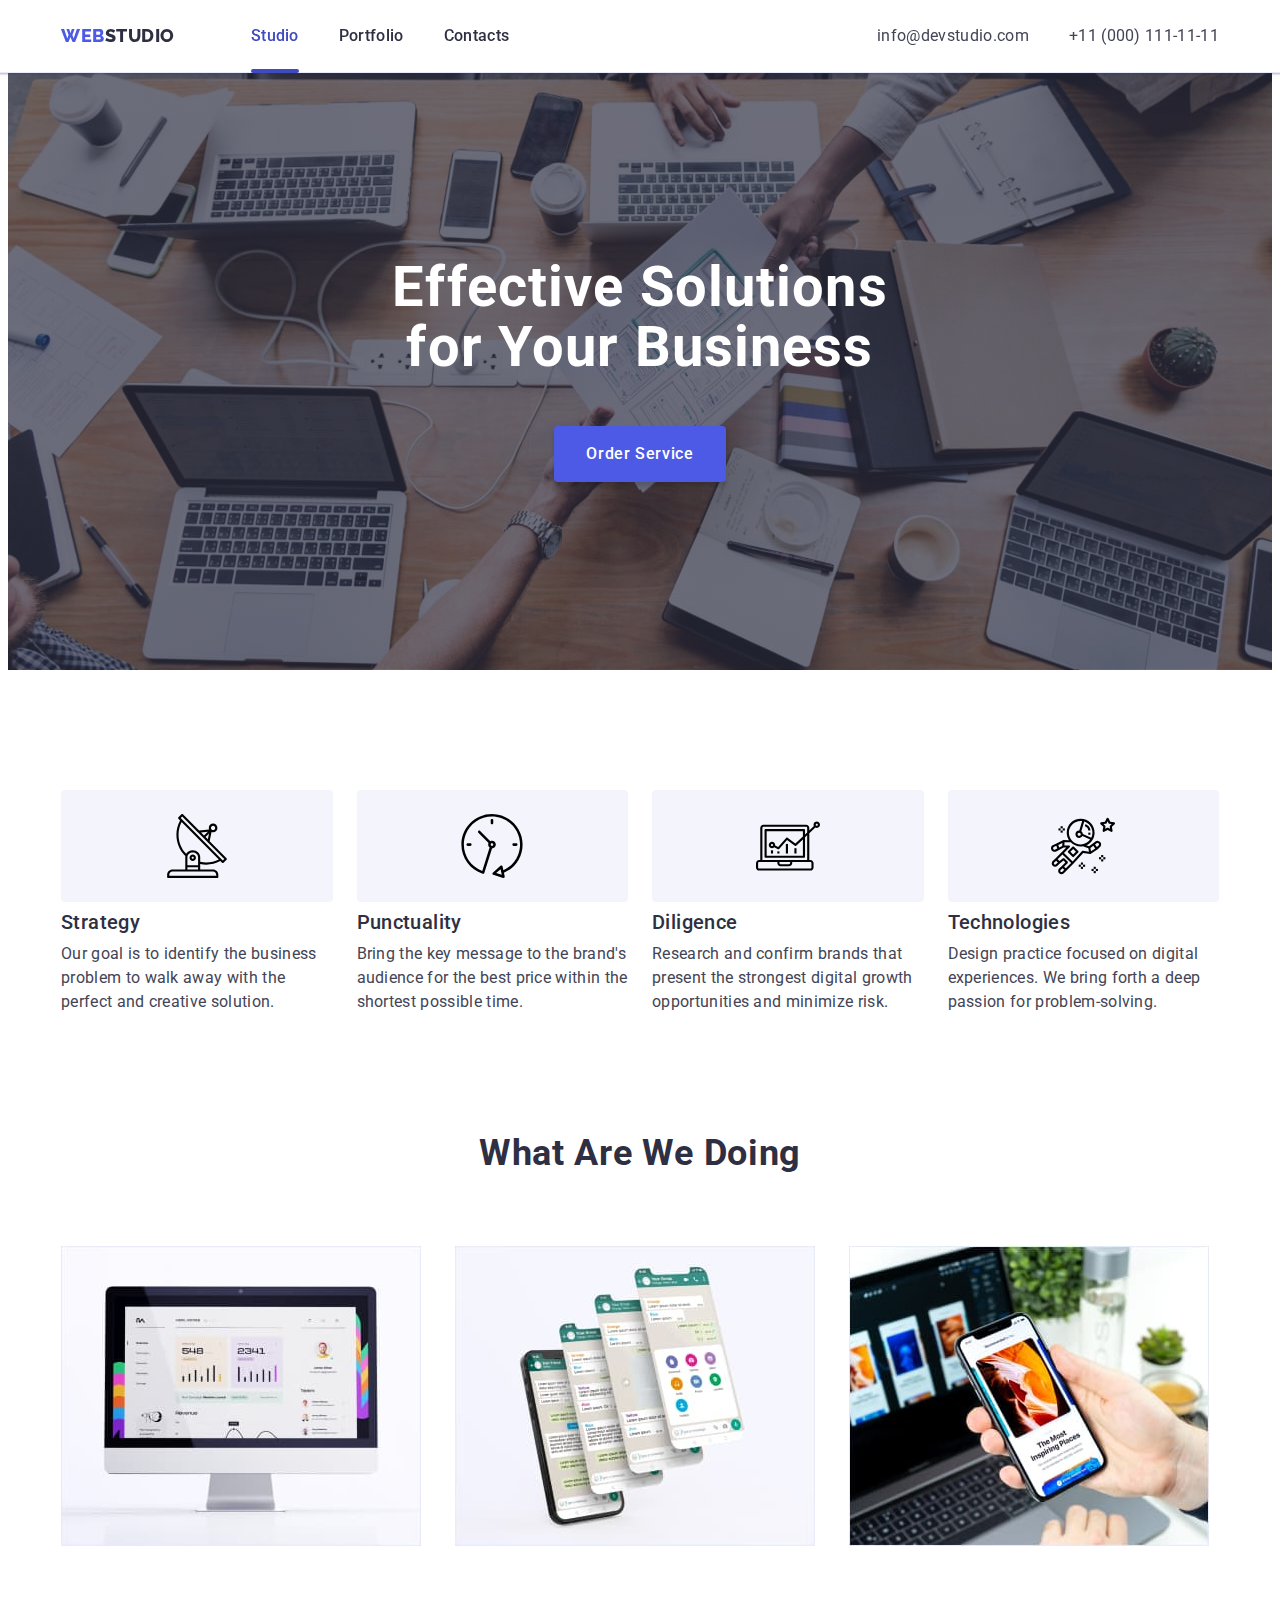
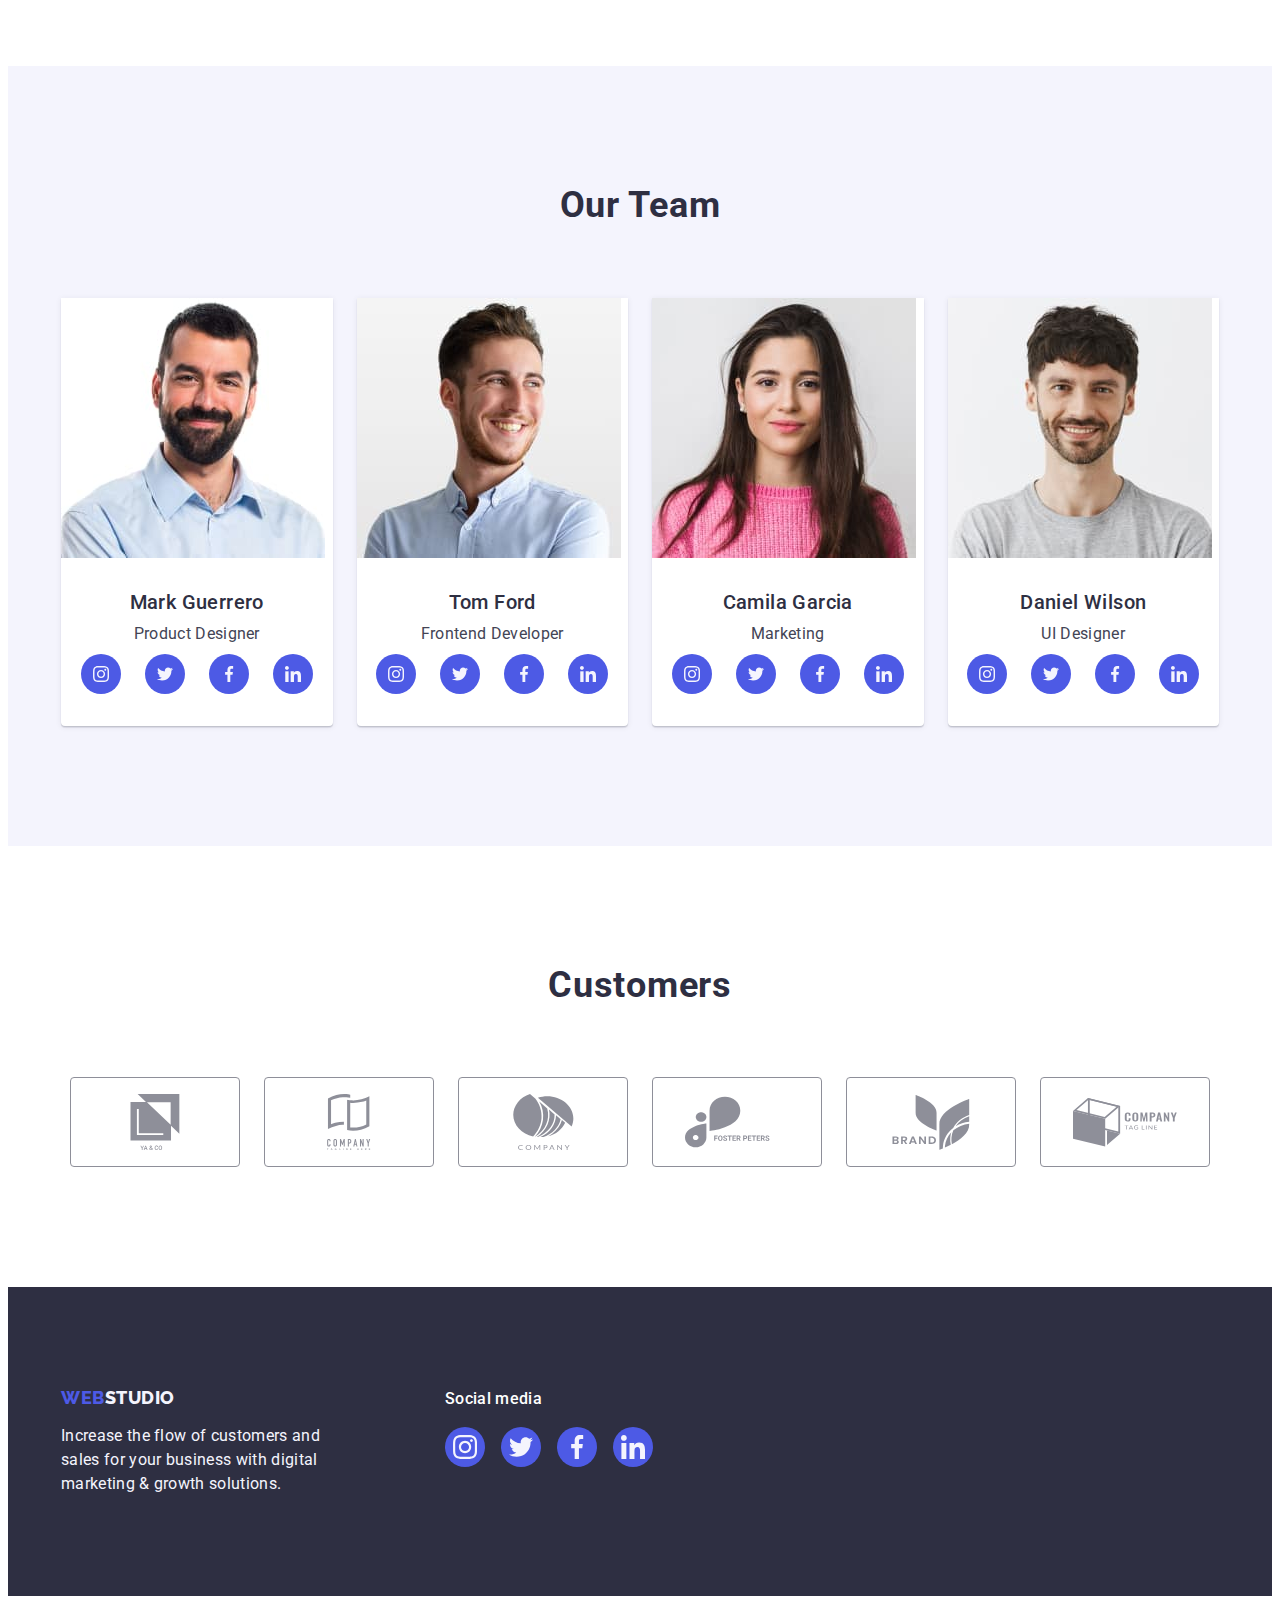
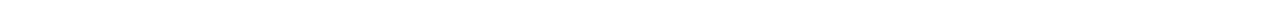
==== commit 134fb78e: "hw-5" ====
--- a/index.html
+++ b/index.html
@@ -312,6 +312,7 @@
           </ul>
         </div>
       </section>
+
       <!-- customers -->
       <section class="section-customers">
         <div class="container">
@@ -410,13 +411,15 @@
         </div>
       </div>
     </footer>
+
+    <!-- =====modal-window==== -->
     <div class="backdrop is-hidden" data-modal>
       <div class="modal-window">
-        <buttom class="modal-close-btm" data-modal-close>
+        <button class="modal-close-btm" data-modal-close>
           <svg class="modal-icon" width="8" height="8">
             <use href="./images/icons.svg#vector-modal"></use>
           </svg>
-        </buttom>
+        </button>
       </div>
     </div>
     <script src="./js/modal.js"></script>
--- a/css/styles.css
+++ b/css/styles.css
@@ -87,7 +87,7 @@
   transition: color var(--transition);
 }
 .link-nav::after{
-  content:" " ;
+  content: '';
   width: 100%;
   height: 4px;
   border-radius: 2px;
@@ -99,6 +99,9 @@
 }
 .link-nav.active-nav::after{
 background-color: var(--hover-focus);
+}
+.active-nav{ 
+  color:var(--hover-focus);
 }
 .contact-nav{
 display: flex;
@@ -339,6 +342,9 @@
 border: 1px solid var(--icon-color);
 color: var(--icon-color);
 border-radius: 4px;
+
+}
+.item-list-customers{
 transition: color var(--transition),
 border-color var(--transition);
 }
@@ -410,7 +416,9 @@
   align-items: center;
   border-radius: 50%;
   background-color: var(--button-color);
-  transition: color var(--transition),
+}
+.item-footer-social-list{
+  transition: 
   background-color var(--transition);
 }
 .icon-footer-social-list{
@@ -433,8 +441,10 @@
   border: 1px solid var(--border-color);
   border-radius: 4px;
   padding: 12px 24px;
+}
+.item-button{
   transition:background-color var(--transition),
-  color var(--transition),border-color var(--transition) ;
+  color var(--transition),border-color var(--transition);
 }
 .button-portfolio:hover,
 .button-portfolio:focus {
@@ -489,27 +499,24 @@
   line-height: 1.5;
   letter-spacing: 0.02em;
   color: var(--secondary-background);
-
-}
-.card-wrap{
-  position: relative;
-  overflow: hidden;
-}
-.overlay{
-  background-color:var(--iris);
+  background-color: var(--iris);
   padding: 40px 32px;
   position: absolute;
   top: 0;
   left: 0;
   width: 100%;
   height: 100%;
+  transform: translateY(100%);
   overflow: auto;
-  transform: translate(0, 100%);
   transition: transform var(--transition);
 }
-.link-portfolio:hover .overlay,
-.link-portfolio:focus .overlay{
-  transform: translate(0, 0);
+.card-wrap{
+  position: relative;
+  overflow: hidden;
+}
+.link-portfolio:hover .text-card,
+.link-portfolio:focus .text-card{
+  transform: translateY(0%);
 }
 /* ======modal-window====== */
 .backdrop{
@@ -520,12 +527,16 @@
   height: 100%;
   z-index: 100;
   background-color: rgba(46, 47, 66, 0.4);
-  transition: background-color var(--transition);
+  transition: opacity var(--transition),
+  visibility var(--transition);
 }
 .modal-window{
   width: 408px;
-  height: 584px;
+  min-height: 584px;
   background-color: var(--background-modal);
+  box-shadow: 0px 1px 1px rgba(0, 0, 0, 0.14),
+   0px 1px 3px rgba(0, 0, 0, 0.12), 0px 2px 1px
+   rgba(0, 0, 0, 0.2);
   border-radius: 4px;
   position: absolute;
   top: 50%;
@@ -539,20 +550,25 @@
   background-color: var(--border-color);
   border: 1px solid rgba(0, 0, 0, 0.1);
   border-radius: 50%;
+  padding: 0;
+  cursor: pointer;
   display: flex;
   justify-content: center;
   align-items: center;
   position: absolute;
   top: 24px;
-  right: 19px;
-  transition: background-color var(--transition); 
+  right: 24px;
+  transition: background-color var(--transition)
+  border var(--transition); 
 }
 .modal-icon{
   fill: var(--secondary-color) ;
   transition: fill var(--transition);
 }
 .modal-close-btm:hover,
-.modal-close-btm:focus{background-color: var(--hover-focus);
+.modal-close-btm:focus{
+  background-color: var(--hover-focus);
+  border: none;
 }
 .modal-close-btm:hover>.modal-icon,
 .modal-close-btm:focus>.modal-icon {
